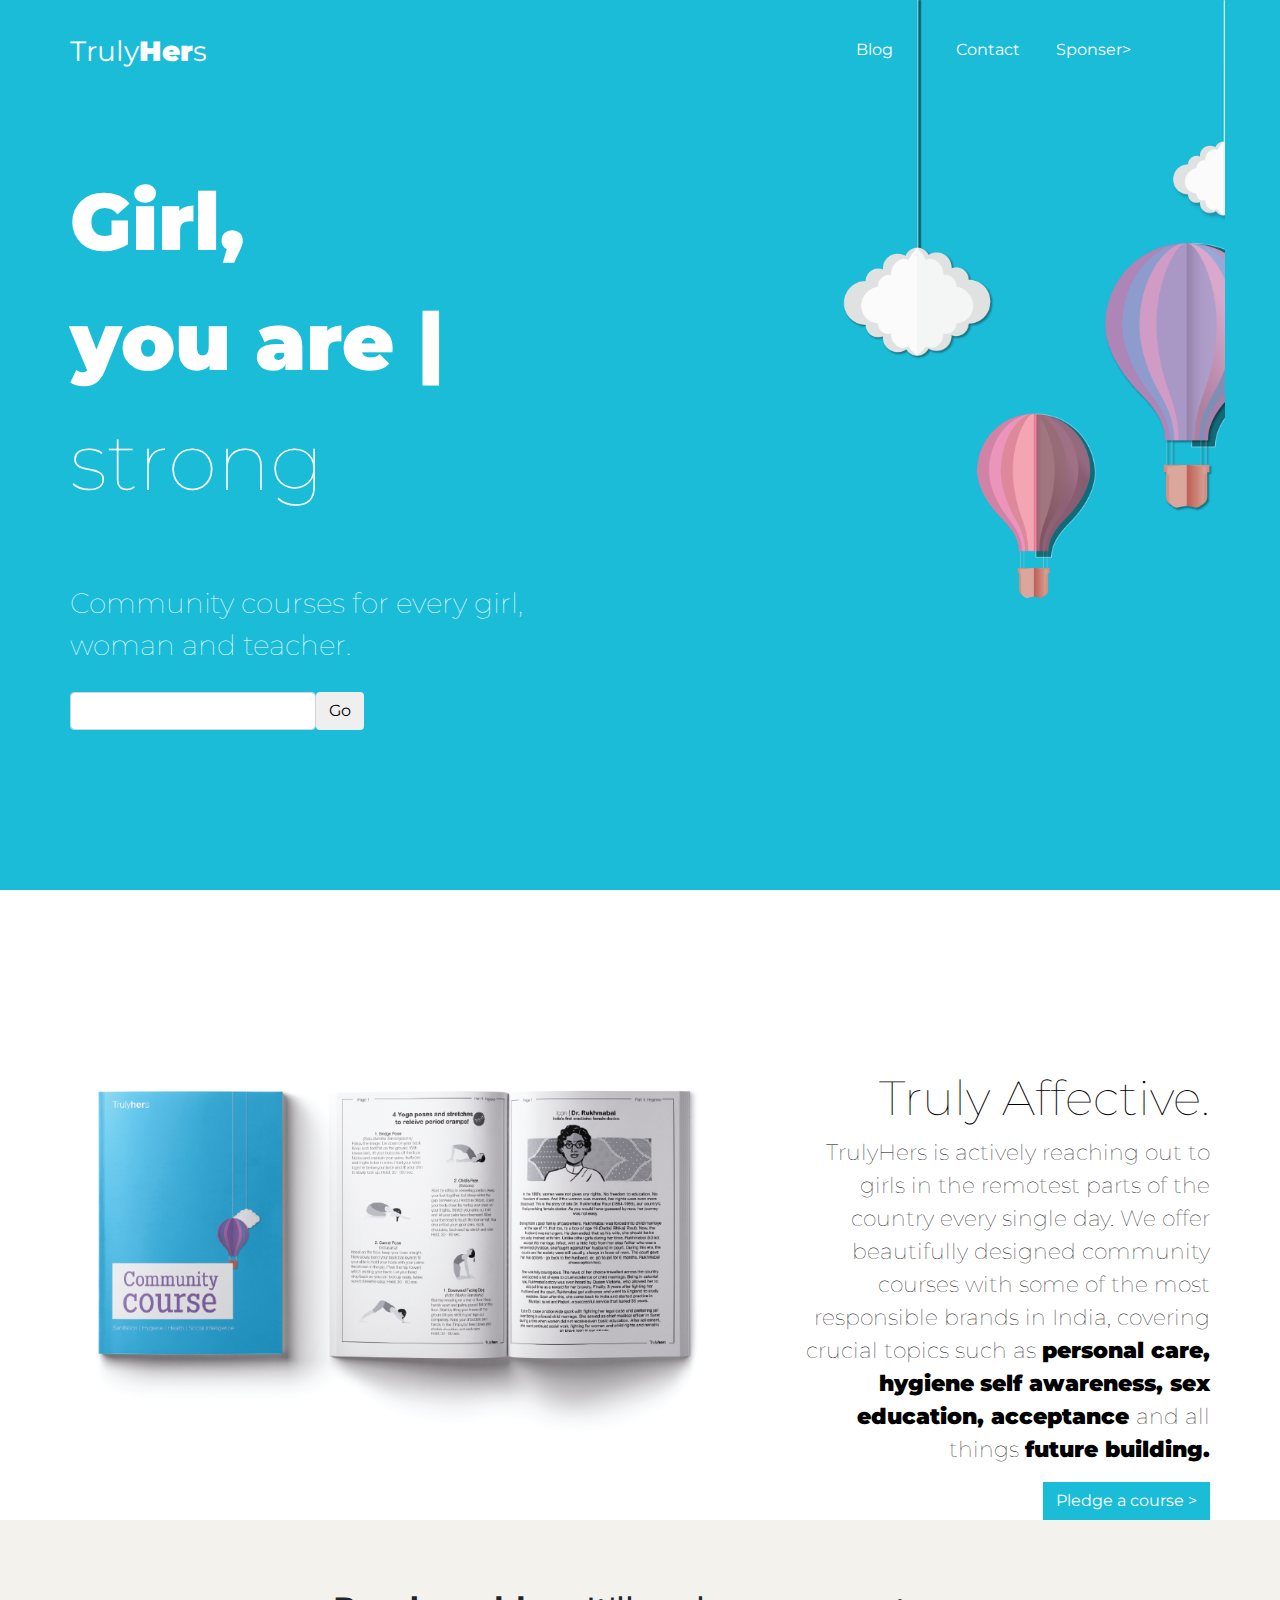
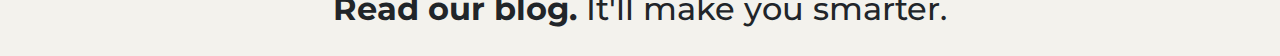
==== index.html @ 281e511a "First draft." ====
<!DOCTYPE html>
<html>

<head>
    <title>Home | TrulyHer's</title>
    <script src="https://code.jquery.com/jquery-3.2.1.slim.min.js" integrity="sha384-KJ3o2DKtIkvYIK3UENzmM7KCkRr/rE9/Qpg6aAZGJwFDMVNA/GpGFF93hXpG5KkN" crossorigin="anonymous"></script>
    <script src="https://cdnjs.cloudflare.com/ajax/libs/popper.js/1.12.9/umd/popper.min.js" integrity="sha384-ApNbgh9B+Y1QKtv3Rn7W3mgPxhU9K/ScQsAP7hUibX39j7fakFPskvXusvfa0b4Q" crossorigin="anonymous"></script>
    <script src="https://maxcdn.bootstrapcdn.com/bootstrap/4.0.0/js/bootstrap.min.js" integrity="sha384-JZR6Spejh4U02d8jOt6vLEHfe/JQGiRRSQQxSfFWpi1MquVdAyjUar5+76PVCmYl" crossorigin="anonymous"></script>
    <link rel="stylesheet" href="https://maxcdn.bootstrapcdn.com/bootstrap/4.0.0/css/bootstrap.min.css" integrity="sha384-Gn5384xqQ1aoWXA+058RXPxPg6fy4IWvTNh0E263XmFcJlSAwiGgFAW/dAiS6JXm" crossorigin="anonymous">
    <link href="https://fonts.googleapis.com/css?family=Montserrat" rel="stylesheet">
    <link rel="stylesheet" type="text/css" href="truly.css">
    <script src="truly.js" type="text/javascript"></script>
</head>

<body>
    <div class="container-fluid">
        <div class="row header-row">
            <div class="col-sm">
                <div class="page-heading">
                    Truly<span>Her</span>s
                </div>
                <div class="page-banner">
                    <p>
                        <span>Girl,<br/>you are |</span> strong
                    </p>
                </div>
                <div class="banner-description">
                    <p>
                        Community courses for every girl,
                        <br/>woman and teacher.
                    </p>
                </div>
                <div class="name-input-field">
                    <input type="text" class="form-control" id="username" />
                    <button class="submit-button btn" onclick="submitButton()">Go</button>
                </div>
            </div>
            <div class="col-sm navigation-bar">
                <ul class="nav justify-content-end">
                    <li class="nav-item">
                        <a class="nav-link" href="blog.html">Blog</a>
                    </li>
                    <li class="nav-item">
                        <a class="nav-link" href="contact.html">Contact</a>
                    </li>
                    <li class="nav-item">
                        <a class="nav-link" href="index.html">Sponser></a>
                    </li>
                </ul>
            </div>
        </div>
        <div class="row second-row">
            <div class="col-md-7 col-sm-12 column">
                <img src="assets/Artboard 39_1.png">
            </div>
            <div class="col-md-5 col-sm-12 column">
                <h2>Truly Affective.</h2>
                <p>
                    TrulyHers is actively reaching out to girls in the remotest parts of the country every single day. We offer beautifully designed community courses with some of the most responsible brands in India, covering crucial topics such as <span>personal care, hygiene</span> <span>self awareness, sex education, acceptance </span>and all things <span>future building.</span>
                </p>
                <button class="btn pleadge-button" onclick="pleadgeSubmit()">
                    Pledge a course >
                </button>
            </div>
        </div>
        <div class="third-row">
            <h2>
                <b>Read our blog.</b>
                It'll make you smarter.
            </h2>
            <div class="row" id="read-more-section">
            </div>
        </div>
    </div>
</body>
</html>
---- truly.css ----
.container-fluid {
    padding: 0;
    background-color: #1abcd8;
}

/*  Header styles */
.header-row {
    padding: 0 70px;
}
.header-row .col-sm {
    padding-top: 30px;
}
* {
    font-family: 'Montserrat', sans-serif;
}
.header-row .navigation-bar {
    background: url('assets/balloon.png') no-repeat;
    background-position: 200px 0;
    background-size: auto 600px;
}
div.page-heading {
    font-size: 28px;
    color: #ffffff;
}
div.page-heading span {
    font-weight: 900;
}
div.page-banner {
    margin-top: 90px;
}
div.page-banner p {
    color: #ffffff;
    font-weight: 100;
    font-size: 80px;
}
div.page-banner p span {
    font-weight: 900
}
div.banner-description {
    margin-top: 60px;
}
div.banner-description p {
    color: #ffffff;
    font-size: 28px;
    font-weight: 100;
}

div.name-input-field {
    display: inline-flex;
    padding: 10px 0 160px;
}

.nav {
    margin-right: 70px;
}
.nav .nav-item {
    width: 100px;
}
.nav .nav-item a {
    color: #ffffff;
}

/* Second row styles */
.second-row {
    background-color: #ffffff;
    padding: 0 70px;
}
.second-row .column {
    margin-top: 180px;
}
.second-row .column img {
    width: 100%;
}
.second-row .column p, .second-row .column h2 {
    color: #000000;
    font-weight: 100;
    text-align: right;
}
.second-row .column h2 {
    font-size: 48px;
}
.second-row .column p {
    font-size: 22px;
    padding-left: 40px;
}
.second-row .column p span {
    font-weight: 900;
}
.second-row .column button {
    float: right;
    color: #ffffff;
    background: #1abcd8;
    border-radius: 0;
}
@media screen and (max-width: 768px) {
    .second-row .column {
        margin-top: 50px !important;
    }
    .second-row .column p, .second-row .column h2 {
        text-align: center;
        padding: 0;
    }
    .second-row .column button {
        float: none;
    }
}


/* Third row styles */
.third-row {
    width: 100%;
    margin: 0 auto;
    text-align: center;
    background: #f3f2ed;
}
.third-row .row {
    width: 80%;
    margin: 0 auto;
}
.third-row h2 {
    padding: 70px 0 20px;
}
.third-row .row .column {
    margin: 10px auto;
}
.third-row .row .column .card {
    width: 250px;
    height: 250px;
    background: #1abcd8;
    border: none;
    border-radius: 0;
    box-shadow: none;
}
.third-row .row .column .card img {
    width: 100%;
}
.third-row .row .column .card h4, .third-row .column .card p {
    color: #ffffff;
}
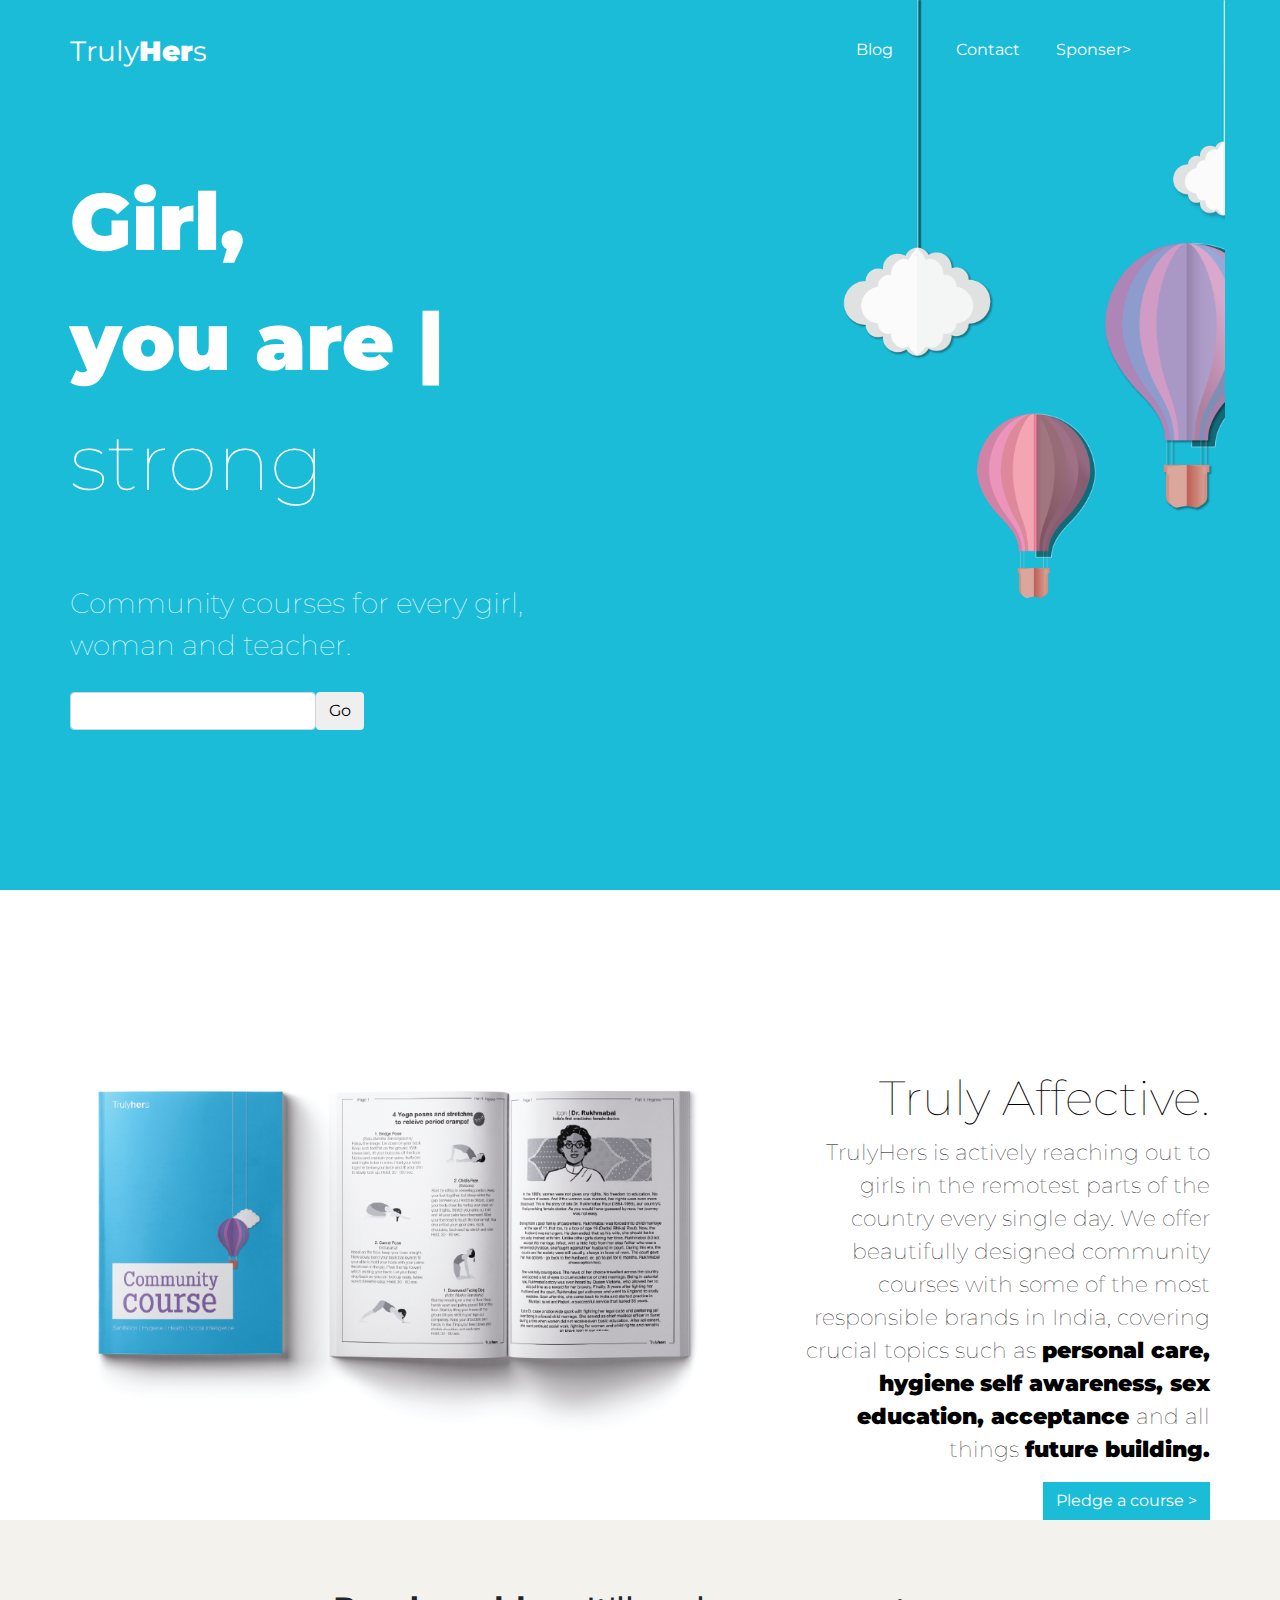
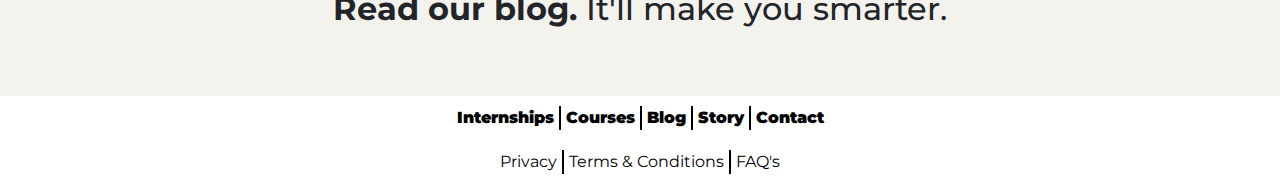
==== commit 570926cc: "Basic Footer done." ====
--- a/index.html
+++ b/index.html
@@ -71,6 +71,41 @@
             <div class="row" id="read-more-section">
             </div>
         </div>
+        <div class="footer">
+            <div class="other-page-links">
+                <ul class="nav justify-content-center">
+                    <li class="nav-item">
+                        <a class="nav-link" href="index.html"><b>Internships</b></a>
+                    </li>
+                    <li class="nav-item">
+                        <a class="nav-link" href="index.html"><b>Courses</b></a>
+                    </li>
+                    <li class="nav-item">
+                        <a class="nav-link" href="blog.html"><b>Blog</b></a>
+                    </li>
+                    <li class="nav-item">
+                        <a class="nav-link" href="index.html"><b>Story</b></a>
+                    </li>
+                    <li class="nav-item">
+                        <a class="nav-link" href="contact.html"><b>Contact</b></a>
+                    </li>
+                </ul>
+            </div>
+            <div class="legal-links">
+                <ul class="nav justify-content-center">
+                    <li class="nav-item">
+                        <a class="nav-link" href="index.html">Privacy</a>
+                    </li>
+                    <li class="nav-item">
+                        <a class="nav-link" href="index.html">Terms & Conditions</a>
+                    </li>
+                    <li class="nav-item">
+                        <a class="nav-link" href="blog.html">FAQ's</a>
+                    </li>
+                </ul>
+            </div>
+        </div>
     </div>
 </body>
+
 </html>
--- a/truly.css
+++ b/truly.css
@@ -116,6 +116,7 @@
 .third-row .row {
     width: 80%;
     margin: 0 auto;
+    padding-bottom: 40px;
 }
 .third-row h2 {
     padding: 70px 0 20px;
@@ -134,6 +135,35 @@
 .third-row .row .column .card img {
     width: 100%;
 }
-.third-row .row .column .card h4, .third-row .column .card p {
+.third-row .row .column .card h4,
+.third-row .column .card p {
     color: #ffffff;
 }
+
+/* Footer Styles */
+.footer {
+    background: #ffffff;
+}
+.footer .other-page-links .nav,
+.footer .legal-links .nav {
+    margin: 0 auto;
+    padding: 10px 0;
+}
+.footer .other-page-links .nav .nav-item,
+.footer .legal-links .nav .nav-item {
+    width: auto;
+    text-align: center;
+}
+.footer .other-page-links .nav .nav-item a,
+.footer .legal-links .nav .nav-item a {
+    color: #000000;
+    padding: 0 5px;
+    border-right: 2px solid #000000;
+}
+.footer .other-page-links .nav .nav-item:last-child a,
+.footer .legal-links .nav .nav-item:last-child a {
+    border: none;
+}
+.footer .other-page-links .nav .nav-item a {
+    font-weight: 900;
+}
